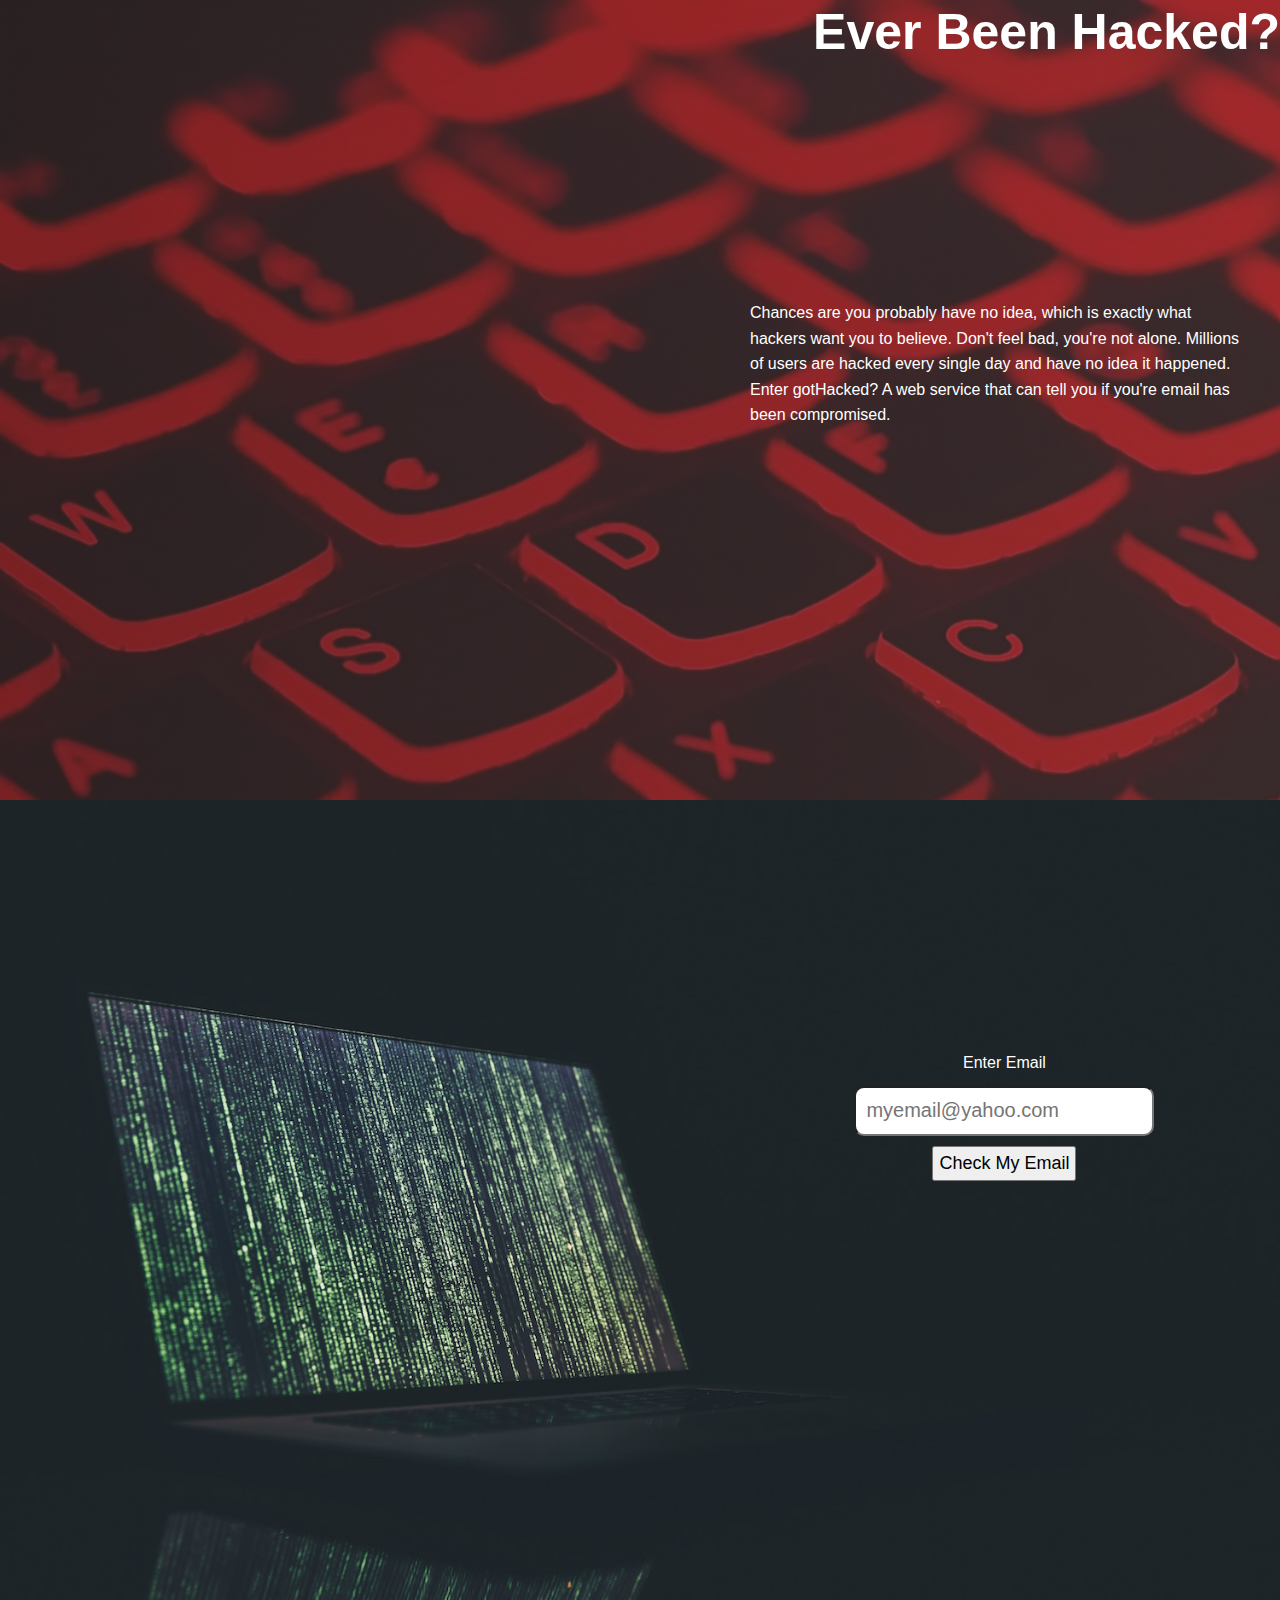
==== index.html @ c9ab6129 "updated files" ====
<!DOCTYPE html>
<html lang="en">

<head>
  <meta charset="UTF-8">
  <meta name="viewport" content="width=device-width, initial-scale=1.0">
  <meta http-equiv="X-UA-Compatible" content="ie=edge">
  <link rel="stylesheet" href="main.css">
  <title>Landing Page</title>
</head>

<body>

<main>
  <section class="header-section">
    <header role="banner" id="showcase">
      <h1>Ever Been Hacked?</h1>
    </header>
    <div id="content" class="container">
      <div class="description">
        <p>Chances are you probably have no idea, which is exactly what hackers want you to believe. Don't feel bad, you're not alone. Millions of users are hacked every single day and have no idea it happened. </p>

        <p> Enter gotHacked? A web service that can tell you if you're email has been compromised.</p>
      </div>
    </div>
    <a href="#" class="btn">Try it now!</a>
  </section>

  <section class="email-section">
    <div class="container">
      <form class="form">
        <label>Enter Email</label>
        <input type="text" placeholder="myemail@yahoo.com" class="text-input">
        <button class="submit-button">Check My Email</button>
      </form>
    </div>
  </section>

  <section class="search-results">
<!--     <div class="container hacked">
      <h3 class="view-now">View Now</h3>
    </div>
    <div class="container">
      <div role="contentinfo" class="content-info">
        <h4><a href="#" target="_blank">DropBox</a></h4>
        <p>May 12, 2014 </p>
        <p>Lorem ipsum dolor sit amet, consectetur adipisicing elit, sed do eiusmod
        tempor incididunt ut labore et dolore magna aliqua. Ut enim ad minim veniam,
        quis nostrud exercitation ullamco laboris nisi ut aliquip ex ea commodo</p>
      </div>
   </div>
    <div class="container">
      <div role="contentinfo" class="content-info">
        <h4><a href="#" target="_blank">DropBox</a></h4>
        <p>May 12, 2014 </p>
        <p>Lorem ipsum dolor sit amet, consectetur adipisicing elit, sed do eiusmod
        tempor incididunt ut labore et dolore magna aliqua. Ut enim ad minim veniam,
        quis nostrud exercitation ullamco laboris nisi ut aliquip ex ea commodo</p>
      </div>
   </div>
    <div class="container">
      <div role="contentinfo" class="content-info">
        <h4><a href="#" target="_blank">DropBox</a></h4>
        <p>May 12, 2014 </p>
        <p>Lorem ipsum dolor sit amet, consectetur adipisicing elit, sed do eiusmod
        tempor incididunt ut labore et dolore magna aliqua. Ut enim ad minim veniam,
        quis nostrud exercitation ullamco laboris nisi ut aliquip ex ea commodo</p>
      </div>
   </div> -->
  </section>

</main>

  <script type="text/javascript" src="https://ajax.googleapis.com/ajax/libs/jquery/3.2.1/jquery.min.js"></script>
  <script type="text/javascript" src="./index.js"></script>
</body>

</html>
---- main.css ----
* {
  margin: 0;
  padding: 0;
  box-sizing: border-box;
}

body {
  font-family: Arial, Helvetica, sans-serif;
  /*background-color: #12475f;*/
  color: #fff;
  line-height: 1.6;
}

.header-section {
  background-image: linear-gradient(to left, rgba(79, 79, 79, 0.5), rgba(53, 53, 53, 0.6)),
     url('./img/red-keyboard.jpg');
  background-attachment: fixed;
  background-size: cover;
  height: 800px;
  position: relative;
}

a {
  color: white;
  text-decoration: none;
}

.container {
  max-width: 960px;
  margin: auto;
  padding: 0 30px;
}

#showcase {
  height: 300px;
}

#showcase h1 {
  font-size: 50px;
  line-height: 1.3;
  position: absolute;
  animation: heading;
  animation-duration: 2s;
  animation-fill-mode: forwards;
}

@keyframes heading {
  0% {
    top: -50px;
    right: 500px;
  }
  100% {
    top: 150px;
    right: 500px;
  }
}

#content {
  position: absolute;
  max-width: 600px;
  animation-name: content;
  animation-duration: 2s;
  animation-fill-mode: forwards;
}

@keyframes content {
  0% {
    right: -1500px;
  }
  100% {
    right: 520px;
  }
}

#showcase h1, 
#content {
  right: 0;
}

.email-section {
  background-image: url('./img/matrix-laptop.jpeg');
  background-size: cover;
  background-attachment: scroll;
  height: 800px;
  position: relative;
}

.description {
  position: relative; 
  right: 0;
  width: 500px;

}

.btn {
  position: relative;
  right: -800px;
  display: inline-block;
  color: white;
  text-decoration: none;
  padding: 1rem 2rem;
  border: 1px solid white;
  margin-top: 40px;
  opacity: 0;
  animation-name: btn;
  animation-duration: 1s;
  animation-delay: 1s;
  animation-fill-mode: forwards;
  transition-property: transform;
  transition-duration: 1s;
}

@keyframes btn {
  0% {
    opacity: 0;
  }

  100% {
    opacity: 1;
  }
}

.btn:hover {
  border: 1px solid orangered;
  border-radius: 5px;
}

/* === FORM === */

.form label,
.text-input {
  display: block;
  margin: 10px auto;
}

.text-input {
  padding: 5px 10px;
  font-size: 20px;
  border-radius: 10px;
  width: 300px;
  height: 50px;
}


.form {
  text-align: center;
  position: absolute;
  top: 30%; 
  right: 2%;
  width: 500px;
}

.submit-button {
  display: inline-block;
  font-size: 18px;
  padding: 5px;
}

/* === HACKED/NOT-HACKED === */

.hacked {
  color: rgba(221, 28, 28, 0.8);
  text-align: center;
  position: absolute;
  font-size: 30px;
  top: -150px;
  right: 34%; 
}

/* === SEARCH RESULTS === */

.search-results {
  position: relative;
  color: #eee;
  background-color: rgb(29, 32, 43)
}

.content-info {
  padding: 30px 0;
}
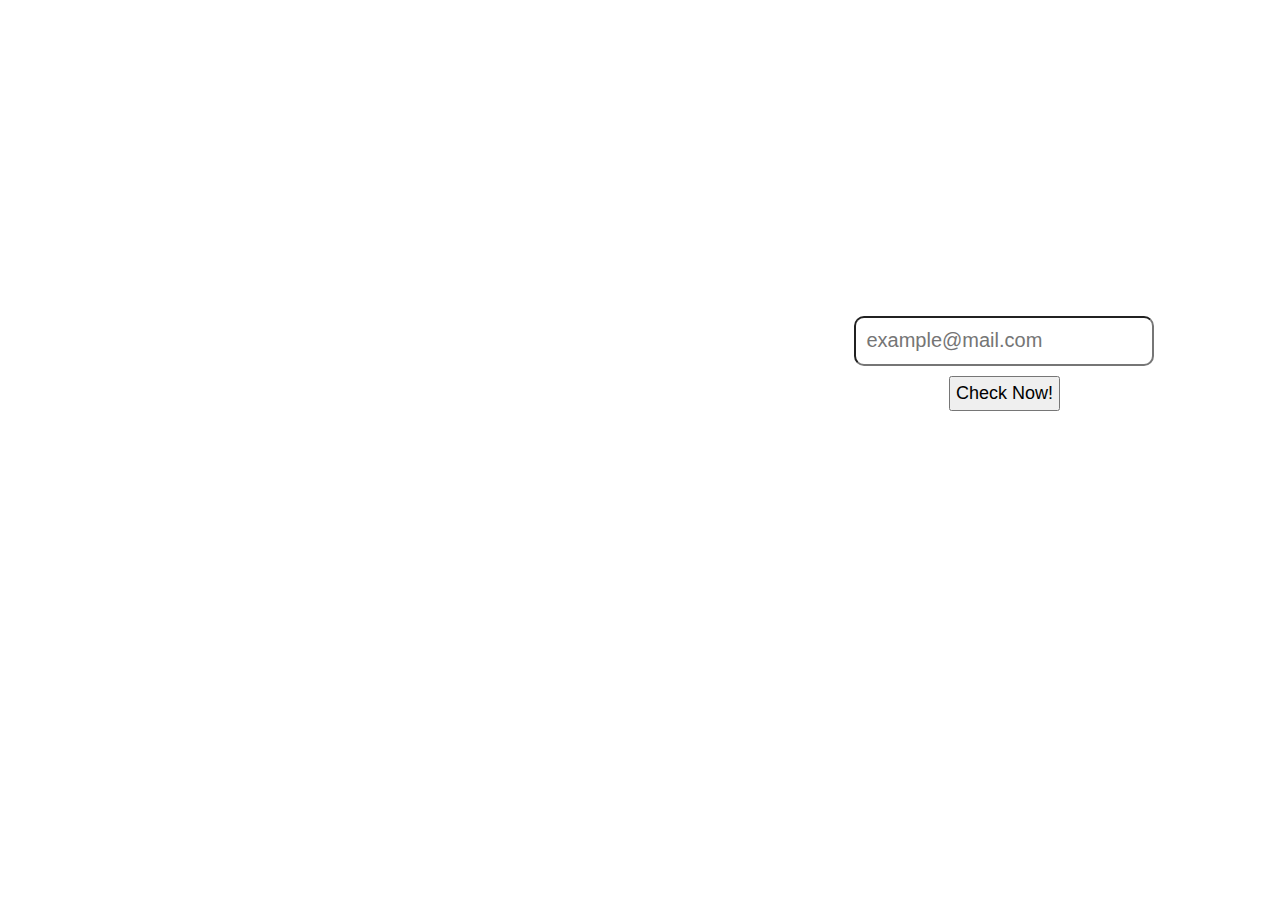
==== commit f9111504: "edit html" ====
--- a/index.html
+++ b/index.html
@@ -12,61 +12,36 @@
 <body>
 
 <main>
-  <section class="header-section">
-    <header role="banner" id="showcase">
-      <h1>Ever Been Hacked?</h1>
+  <div class="video-container">
+    <header class="video-header">
+      <div class="video-wrapper">
+        <video poster="img/bg-video-poster.jpg" autoplay='true' loop="true">
+          <source src="videos/bg-video.mp4" type="video/mp4">
+          <source src="videos/bg-video.webm" type="video/webm">
+        </video>
+      </div>
+      <div class="video-header-overlay"></div>
+      <div class="video-header-content">
+        <h1 class="video-header-title">Has Your Email Been Pwned?</h1>
+        <p class="video-header-paragraph">There are hundreds of data breaches every day! Has your email address been compromised in a data breach?</p>
+        <a class="video-header-btn" id="try-btn">Find Out</a>
+      </div>
     </header>
-    <div id="content" class="container">
-      <div class="description">
-        <p>Chances are you probably have no idea, which is exactly what hackers want you to believe. Don't feel bad, you're not alone. Millions of users are hacked every single day and have no idea it happened. </p>
+  </div>
 
-        <p> Enter gotHacked? A web service that can tell you if you're email has been compromised.</p>
-      </div>
-    </div>
-    <a href="#" class="btn">Try it now!</a>
-  </section>
-
-  <section class="email-section">
-    <div class="container">
+  <section class="section-email" id="email-section">
+    <div class="email-container">
       <form class="form">
         <label>Enter Email</label>
-        <input type="text" placeholder="myemail@yahoo.com" class="text-input">
-        <button class="submit-button">Check My Email</button>
+        <input type="text" placeholder="example@mail.com" class="text-input" required>
+        <button class="submit-button">Check Now!</button>
       </form>
     </div>
+    <div class="search-results"></div>
   </section>
 
   <section class="search-results">
-<!--     <div class="container hacked">
-      <h3 class="view-now">View Now</h3>
-    </div>
-    <div class="container">
-      <div role="contentinfo" class="content-info">
-        <h4><a href="#" target="_blank">DropBox</a></h4>
-        <p>May 12, 2014 </p>
-        <p>Lorem ipsum dolor sit amet, consectetur adipisicing elit, sed do eiusmod
-        tempor incididunt ut labore et dolore magna aliqua. Ut enim ad minim veniam,
-        quis nostrud exercitation ullamco laboris nisi ut aliquip ex ea commodo</p>
-      </div>
-   </div>
-    <div class="container">
-      <div role="contentinfo" class="content-info">
-        <h4><a href="#" target="_blank">DropBox</a></h4>
-        <p>May 12, 2014 </p>
-        <p>Lorem ipsum dolor sit amet, consectetur adipisicing elit, sed do eiusmod
-        tempor incididunt ut labore et dolore magna aliqua. Ut enim ad minim veniam,
-        quis nostrud exercitation ullamco laboris nisi ut aliquip ex ea commodo</p>
-      </div>
-   </div>
-    <div class="container">
-      <div role="contentinfo" class="content-info">
-        <h4><a href="#" target="_blank">DropBox</a></h4>
-        <p>May 12, 2014 </p>
-        <p>Lorem ipsum dolor sit amet, consectetur adipisicing elit, sed do eiusmod
-        tempor incididunt ut labore et dolore magna aliqua. Ut enim ad minim veniam,
-        quis nostrud exercitation ullamco laboris nisi ut aliquip ex ea commodo</p>
-      </div>
-   </div> -->
+
   </section>
 
 </main>
--- a/main.css
+++ b/main.css
@@ -16,7 +16,8 @@
      url('./img/red-keyboard.jpg');
   background-attachment: fixed;
   background-size: cover;
-  height: 800px;
+  width: 100vw;
+  height: 100vh;
   position: relative;
 }
 
@@ -81,7 +82,8 @@
   background-image: url('./img/matrix-laptop.jpeg');
   background-size: cover;
   background-attachment: scroll;
-  height: 800px;
+  height: 100vh;
+  width: 100vw;
   position: relative;
 }
 
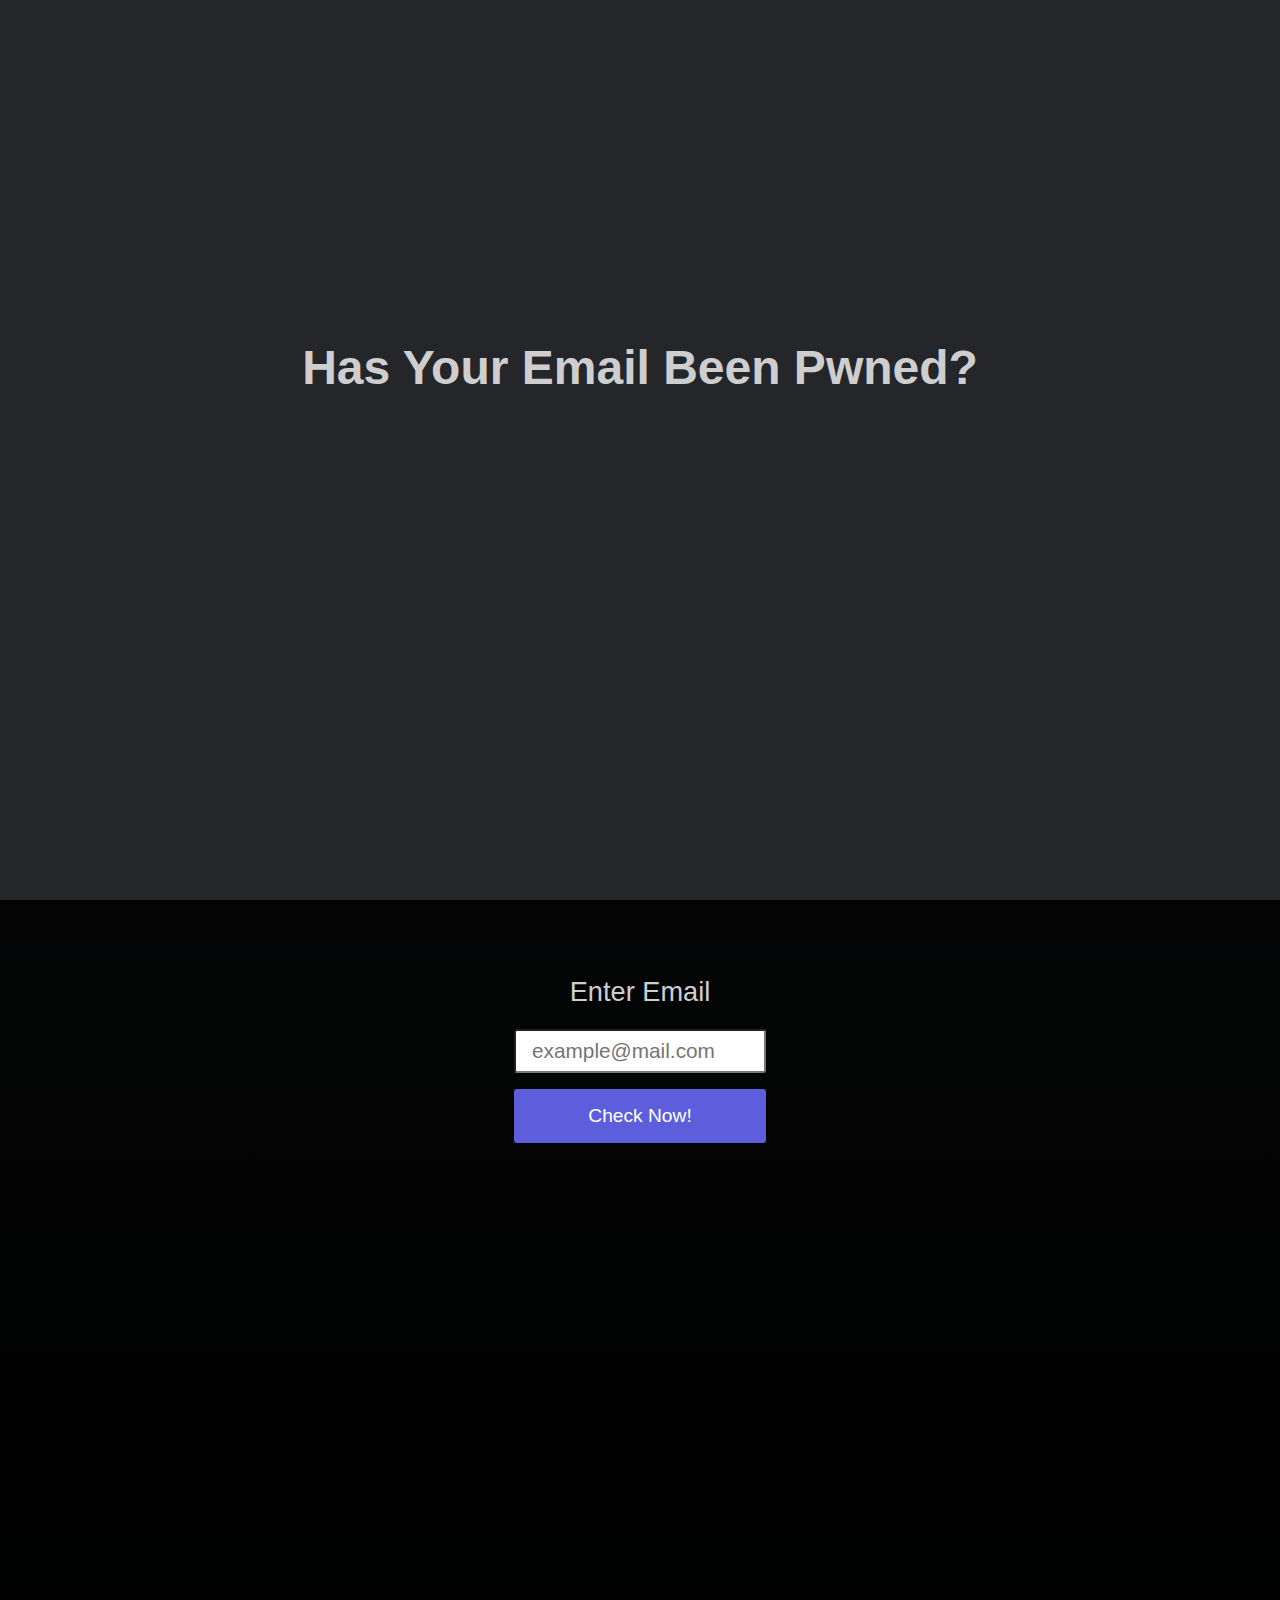
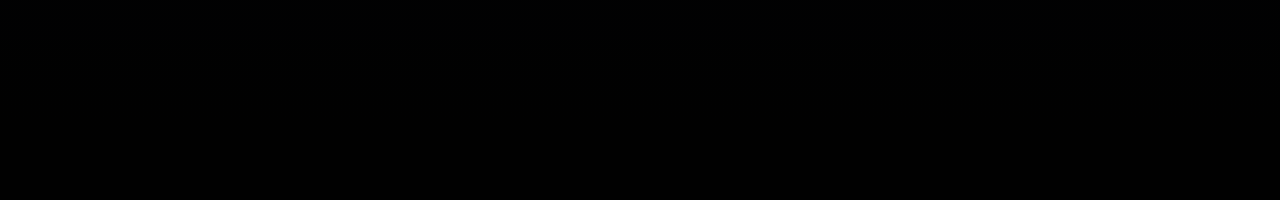
==== commit 20cc3a53: "updated css" ====
--- a/index.html
+++ b/index.html
@@ -15,9 +15,9 @@
   <div class="video-container">
     <header class="video-header">
       <div class="video-wrapper">
-        <video poster="img/bg-video-poster.jpg" autoplay='true' loop="true">
-          <source src="videos/bg-video.mp4" type="video/mp4">
-          <source src="videos/bg-video.webm" type="video/webm">
+        <video poster="img2/bg-video-poster.jpg" autoplay='true' loop="true">
+          <source src="videos2/bg-video.mp4" type="video/mp4">
+          <source src="videos2/bg-video.webm" type="video/webm">
         </video>
       </div>
       <div class="video-header-overlay"></div>
--- a/main.css
+++ b/main.css
@@ -5,72 +5,183 @@
 }
 
 body {
-  font-family: Arial, Helvetica, sans-serif;
-  /*background-color: #12475f;*/
+  font-family: 'Segoe UI', Tahoma, Geneva, Verdana, sans-serif;
+  font-size: 1rem;
+  font-weight: normal;
+  line-height: 1.5;
+  background-color: #060708;
+  color: #cecece;
+}
+
+a {
+  color: #5c5edc;
+}
+
+.video-container {
+  max-width: 70%;
+  margin: 0 auto;
+  text-align: center;
+}
+
+.video-header {
+  height: 100vh;
+  display: flex;
+  align-items: center;
+}
+
+.video-wrapper {
+  position: absolute;
+  top: 0;
+  left: 0;
+  width: 100vw;
+  height: 100vh;
+  overflow: hidden;
+}
+
+.video-wrapper video {
+  min-height: 100vh;
+  min-width: 100vw;
+}
+
+.video-header-overlay {
+  position: absolute;
+  height: 100vh;
+  width: 100vw;
+  top: 0;
+  left: 0;
+  z-index: 1;
+  background: #2a2b30;
+  opacity: 0.85;
+}
+
+.video-header-content {
+  z-index: 2;
+}
+
+.video-header-title {
+  font-size: 3rem;
+  margin-bottom: 1rem;
+  animation: fadeInDown;
+  animation-duration: 3s;
+}
+
+.video-header-paragraph {
+  opacity: 0;
+  font-size: 1.5rem;
+  padding-bottom: 3rem;
+  animation: fadeIn;
+  animation-delay: 1s;
+  animation-duration: 2s;
+  animation-fill-mode: forwards;
+}
+
+.video-header-btn {
+  opacity: 0;
+  background: #5c5edc;
   color: #fff;
-  line-height: 1.6;
-}
-
-.header-section {
-  background-image: linear-gradient(to left, rgba(79, 79, 79, 0.5), rgba(53, 53, 53, 0.6)),
-     url('./img/red-keyboard.jpg');
-  background-attachment: fixed;
+  font-size: 1.2rem;
+  padding: 1rem 3rem;
+  text-decoration: none;
+  cursor: pointer;
+  border-radius: 3px;
+  animation: fadeIn;
+  animation-delay: 2s;
+  animation-duration: 3s;
+  animation-fill-mode: forwards;
+  transition: 300ms ease-in-out;
+}
+
+.video-header-btn:hover {
+  background-color: transparent;
+  border: 1px solid #5c5edc;
+}
+
+.section-email {
+  background-image: linear-gradient(rgba(0, 0, 0, 0.4), rgba(0, 0, 0, 0.9)),
+    url('./img2/hacked.jpg');
   background-size: cover;
+  padding: 2rem 0;
   width: 100vw;
   height: 100vh;
-  position: relative;
-}
-
-a {
-  color: white;
-  text-decoration: none;
-}
-
-.container {
-  max-width: 960px;
+}
+
+.email-container {
+  max-width: 300px;
+  padding-left: 1rem;
+  padding-right: 1rem;
   margin: auto;
-  padding: 0 30px;
-}
-
-#showcase {
-  height: 300px;
-}
-
-#showcase h1 {
-  font-size: 50px;
-  line-height: 1.3;
-  position: absolute;
-  animation: heading;
+  text-align: center;
+}
+
+.form {
+  display: flex;
+  flex-direction: column;
+  margin-top: 2rem;
+}
+
+.form label,
+input,
+button {
+  margin: 8px;
+}
+
+.form label {
+  font-size: 1.7rem;
+}
+
+.form input {
+  padding: 0.5rem 1rem;
+  font-size: 1.3rem;
+  border-radius: 3px;
+}
+
+.form button {
+  background: #5c5edc;
+  color: #fff;
+  font-size: 1.2rem;
+  padding: 1rem 2rem;
+  border: none;
+  border-radius: 3px;
+  cursor: pointer;
+}
+
+.hacked {
+  text-align: center;
+  font-size: 2.5rem;
+  padding: 1rem;
+  color: #e62828;
+  animation: hacked;
+  animation-duration: 1s;
+  animation-fill-mode: forwards;
+}
+
+.clear {
+  text-align: center;
+  font-size: 2.5rem;
+  padding: 1rem;
+  color: #3b28e6;
+  animation: clear;
+  animation-duration: 1s;
+  animation-fill-mode: forwards;
+}
+
+.content-info {
+  line-height: 1.7;
+  max-width: 80%;
+  margin: 10px auto;
+  background-color: #1d1e21d1;
+  padding: 1.5rem;
+  animation: fadeIn;
   animation-duration: 2s;
   animation-fill-mode: forwards;
 }
 
-@keyframes heading {
-  0% {
-    top: -50px;
-    right: 500px;
-  }
-  100% {
-    top: 150px;
-    right: 500px;
-  }
-}
-
-#content {
-  position: absolute;
-  max-width: 600px;
-  animation-name: content;
-  animation-duration: 2s;
-  animation-fill-mode: forwards;
-}
-
-@keyframes content {
-  0% {
-    right: -1500px;
-  }
-  100% {
-    right: 520px;
-  }
+.content-info-margin {
+  margin-bottom: 0.5rem;
+}
+
+.content-info span {
+  color: #71addc;
 }
 
 #showcase h1, 
@@ -78,108 +189,67 @@
   right: 0;
 }
 
-.email-section {
-  background-image: url('./img/matrix-laptop.jpeg');
-  background-size: cover;
-  background-attachment: scroll;
-  height: 100vh;
-  width: 100vw;
-  position: relative;
-}
-
-.description {
-  position: relative; 
-  right: 0;
-  width: 500px;
-
-}
-
-.btn {
-  position: relative;
-  right: -800px;
-  display: inline-block;
-  color: white;
-  text-decoration: none;
-  padding: 1rem 2rem;
-  border: 1px solid white;
-  margin-top: 40px;
-  opacity: 0;
-  animation-name: btn;
-  animation-duration: 1s;
-  animation-delay: 1s;
-  animation-fill-mode: forwards;
-  transition-property: transform;
-  transition-duration: 1s;
-}
-
-@keyframes btn {
-  0% {
+@keyframes fadeInDown {
+  from {
     opacity: 0;
-  }
-
-  100% {
+    transform: translate3d(0, -100%, 0);
+  }
+
+  to {
     opacity: 1;
-  }
-}
-
-.btn:hover {
-  border: 1px solid orangered;
-  border-radius: 5px;
-}
-
-/* === FORM === */
-
-.form label,
-.text-input {
-  display: block;
-  margin: 10px auto;
-}
-
-.text-input {
-  padding: 5px 10px;
-  font-size: 20px;
-  border-radius: 10px;
-  width: 300px;
-  height: 50px;
-}
-
-
-.form {
-  text-align: center;
-  position: absolute;
-  top: 30%; 
-  right: 2%;
-  width: 500px;
-}
-
-.submit-button {
-  display: inline-block;
-  font-size: 18px;
-  padding: 5px;
-}
-
-/* === HACKED/NOT-HACKED === */
-
-.hacked {
-  color: rgba(221, 28, 28, 0.8);
-  text-align: center;
-  position: absolute;
-  font-size: 30px;
-  top: -150px;
-  right: 34%; 
-}
-
-/* === SEARCH RESULTS === */
-
-.search-results {
-  position: relative;
-  color: #eee;
-  background-color: rgb(29, 32, 43)
-}
-
-.content-info {
-  padding: 30px 0;
-}
-
-
-
+    transform: translate3d(0, 0, 0);
+  }
+}
+
+@keyframes fadeIn {
+  from {
+    opacity: 0;
+  }
+
+  to {
+    opacity: 1;
+  }
+}
+
+@keyframes hacked {
+  from,
+  50%,
+  to {
+    opacity: 1;
+  }
+
+  25%,
+  75% {
+    opacity: 0;
+  }
+}
+
+@keyframes clear {
+  from {
+    transform: scale3d(1, 1, 1);
+  }
+
+  10%,
+  20% {
+    transform: scale3d(0.9, 0.9, 0.9) rotate3d(0, 0, 1, -3deg);
+  }
+
+  30%,
+  50%,
+  70%,
+  90% {
+    transform: scale3d(1.1, 1.1, 1.1) rotate3d(0, 0, 1, 3deg);
+  }
+
+  40%,
+  60%,
+  80% {
+    transform: scale3d(1.1, 1.1, 1.1) rotate3d(0, 0, 1, -3deg);
+  }
+
+  to {
+    transform: scale3d(1, 1, 1);
+  }
+}
+
+
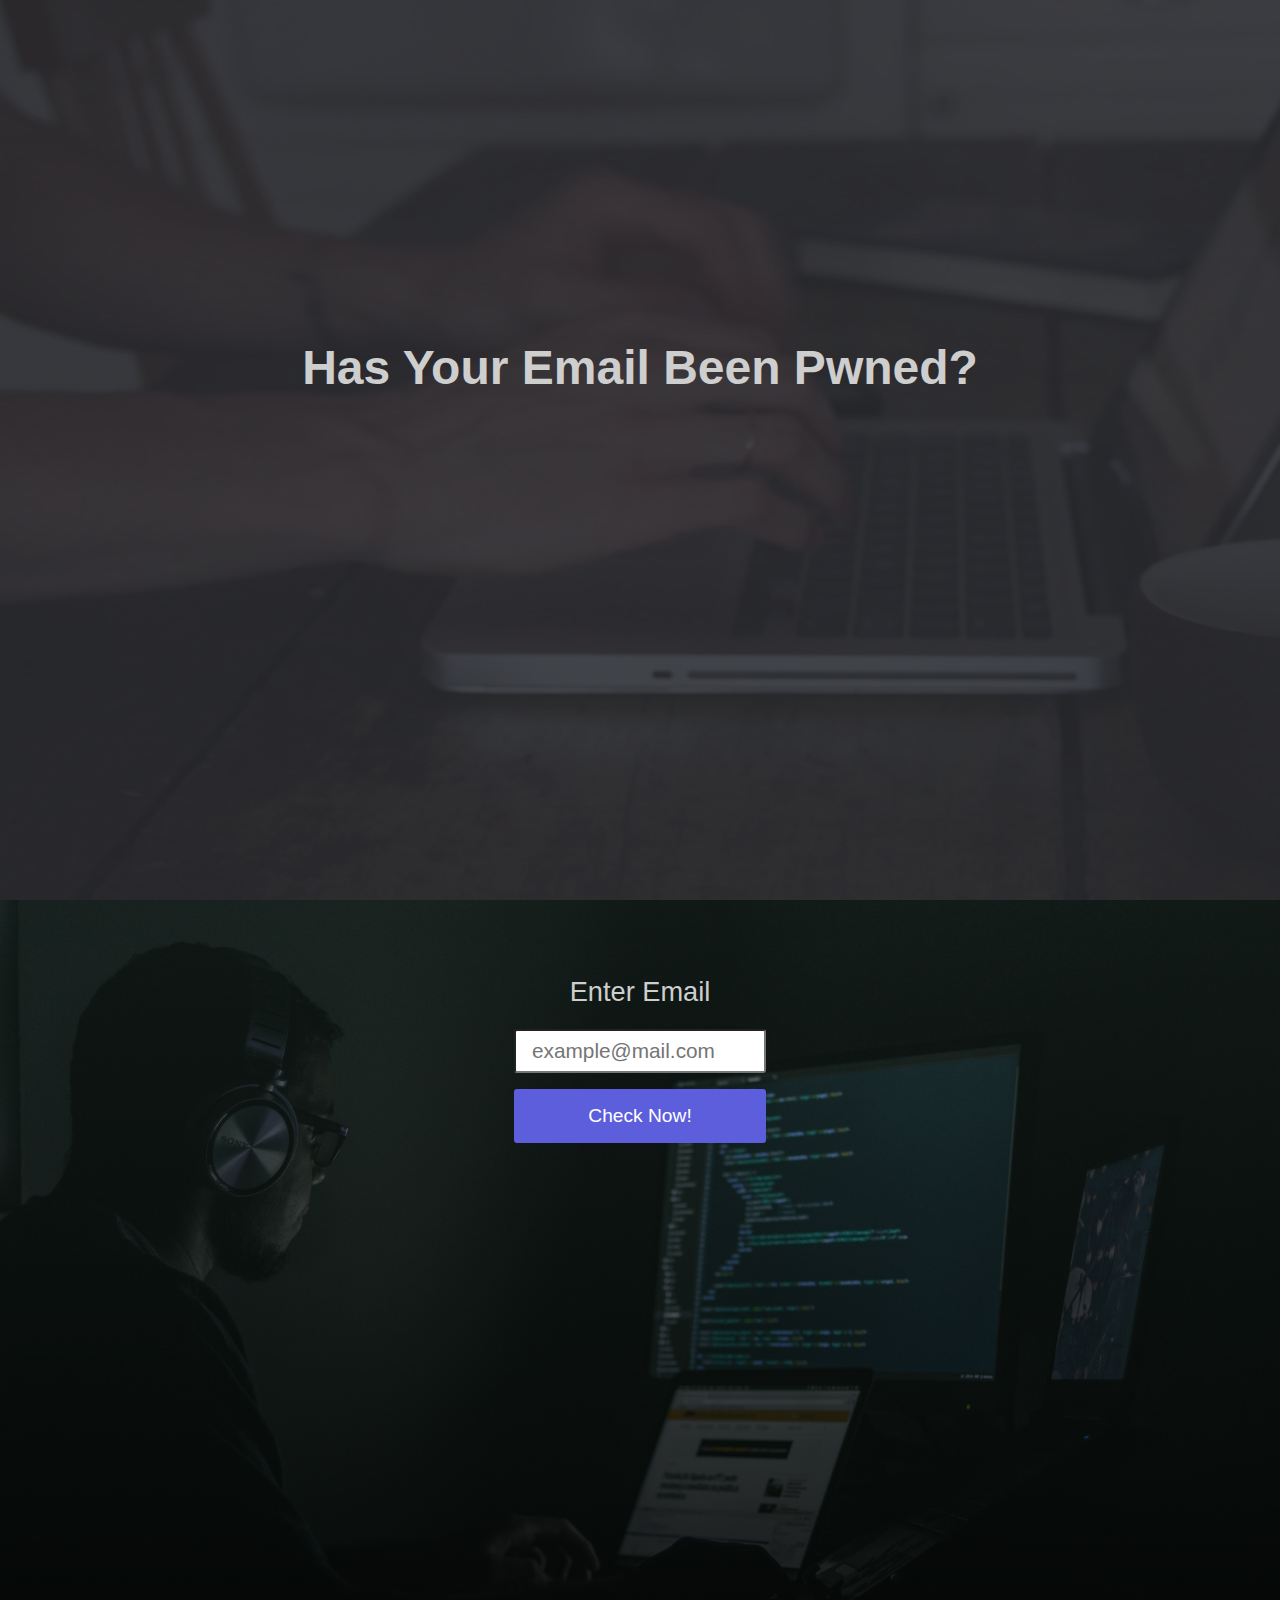
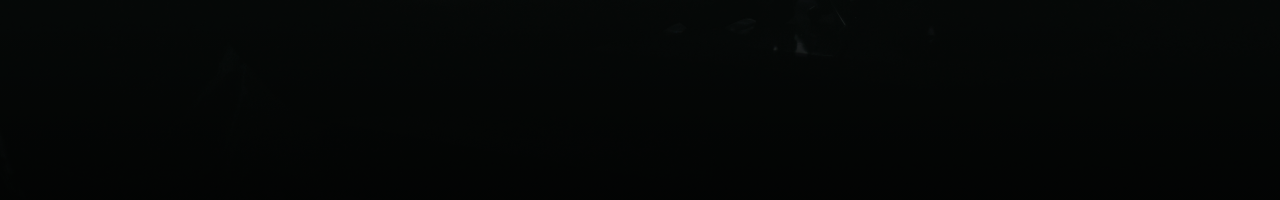
==== commit 91526feb: "updated html" ====
--- a/index.html
+++ b/index.html
@@ -6,7 +6,7 @@
   <meta name="viewport" content="width=device-width, initial-scale=1.0">
   <meta http-equiv="X-UA-Compatible" content="ie=edge">
   <link rel="stylesheet" href="main.css">
-  <title>Landing Page</title>
+  <title>Data Breach</title>
 </head>
 
 <body>
@@ -40,10 +40,6 @@
     <div class="search-results"></div>
   </section>
 
-  <section class="search-results">
-
-  </section>
-
 </main>
 
   <script type="text/javascript" src="https://ajax.googleapis.com/ajax/libs/jquery/3.2.1/jquery.min.js"></script>
